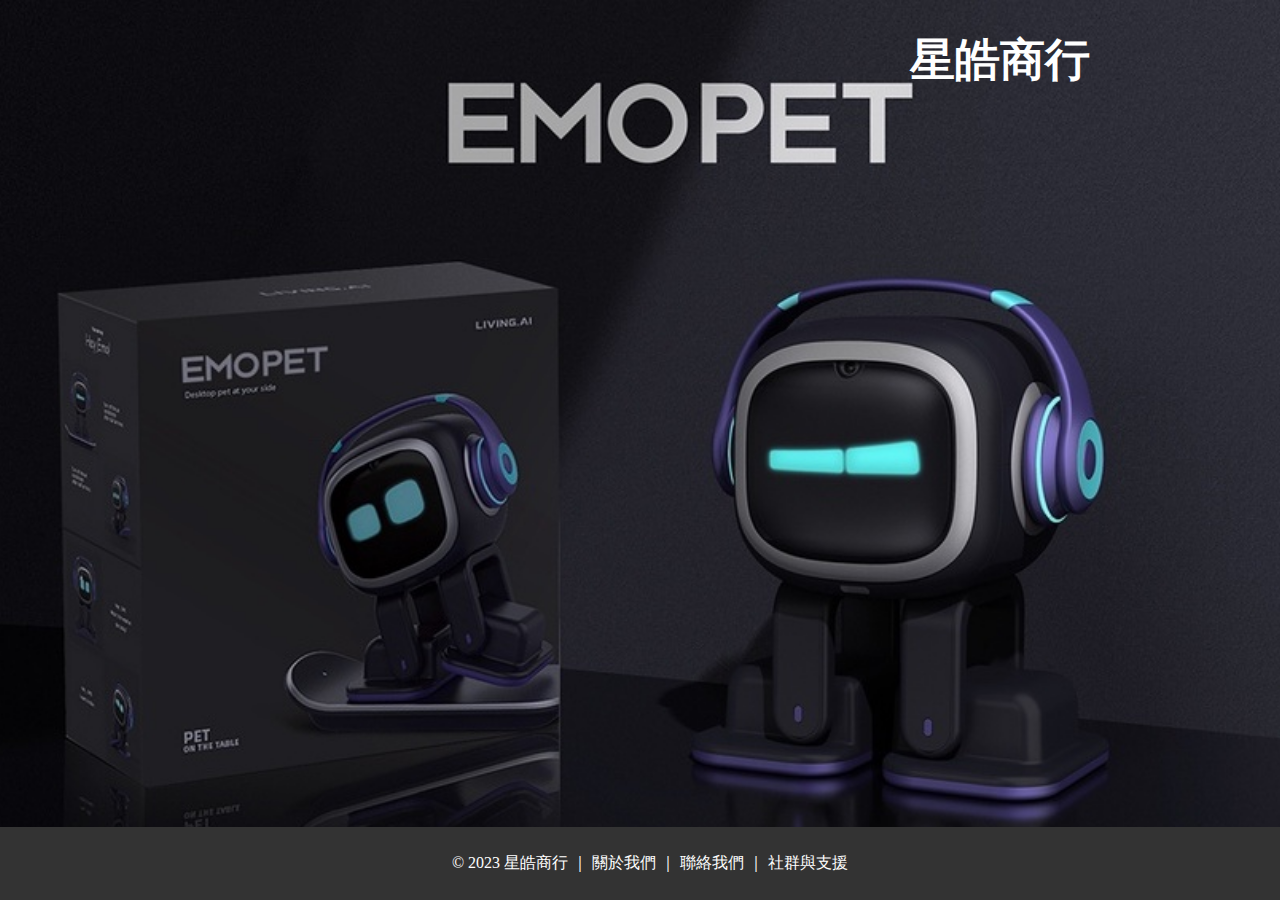
==== index.html @ eeeb4c70 "小錯誤" ====
<!DOCTYPE html>
<html>

<head>
  <title>星皓商行 Emo Dont Care</title>
  <link rel="stylesheet" type="text/css" href="style.css">
  <meta name="viewport" content="width=device-width, initial-scale=1.0">
</head>

<body>

  <div class="content">
    <center>
      
        <h1 color="white" class="toptext">星皓商行</h1>
      <!--<hr class="right-hr">
      <h1 color="white" class="subtext">下載</h1>
      <a href="httink"
        download="中計.zip" class="shape-ex11">Windows</a>
      <a href="httink"
        download="中計.zip" class="shape-ex11">MacOS</a>-->
    </center>
  </div>
  <footer>
    <center>
      <p>© 2023 星皓商行 ｜ 關於我們 ｜ 聯絡我們 ｜ 社群與支援</p>
    </center>
  </footer>

</body>

</html>
---- style.css ----
@font-face {
  font-family: msyh;
  src: url('font/msyh.ttc') format('truetype');
}

.toptext {
  font-size: 45px;
  margin-left: 720px;
}

a {
  text-decoration: none;
}

.subtext {
  margin-top: 70px;
  font-size: 30px;
  margin-left: 720px;
}

html {
  height: 100%;
}

body {
  background-image: url(image/emopet.jpeg);
  background-repeat: no-repeat;
  background-attachment: fixed;
  background-position: center;
  background-size: cover;
  margin: 0;
  padding: 0;
  display: flex;
  flex-direction: column;
  min-height: 100vh;
}

h1 {
  font-family: msyh, sans-serif;
  color: white;
}

.image-container img {
  margin-top: 500px;
  margin-bottom: 50px;
}

.shape-ex11 {
  width: 450px;
  height: 100px;
  display: flex;
  justify-content: center;
  align-items: center;
  cursor: pointer;
  line-height: 40px;
  color: rgb(255, 255, 255);
  background-color: transparent;
  position: relative;
  transition: all .3s linear;
  margin-top: 30px;
  margin-left: 720px;
  margin-bottom: 30px;
  text-decoration: none;
  font-size: xxx-large;
}

.shape-ex11>p {
  position: relative;
  z-index: 1;
}

.shape-ex11::before {
  content: "";
  width: 20px;
  height: 20px;
  display: block;
  box-sizing: border-box;
  border-top: 1px solid rgb(255, 255, 255);
  border-left: 1px solid rgb(255, 255, 255);
  position: absolute;
  top: 0;
  left: 0;
  transition: all .3s linear;
}

.shape-ex11::after {
  content: "";
  width: 20px;
  height: 20px;
  display: block;
  box-sizing: border-box;
  border-bottom: 1px solid rgb(255, 255, 255);
  border-right: 1px solid rgb(255, 255, 255);
  position: absolute;
  bottom: 0;
  right: 0;
  transition: all .3s ease;
}

.shape-ex11:hover::before,
.shape-ex11:hover::after {
  width: 100%;
  height: 100%;
}

.right-hr {
  margin-left: auto;
  border: none;
  border-top: 1px solid rgb(255, 255, 255);
  width: 50%;
  float: right;
}

.center-right {
  text-align: right;
  display: flex;
  justify-content: center;
}

.content {
  flex: 1;
}

footer {
  background-color: #333;
  color: #fff;
  padding: 10px;
  width: 100%;
}
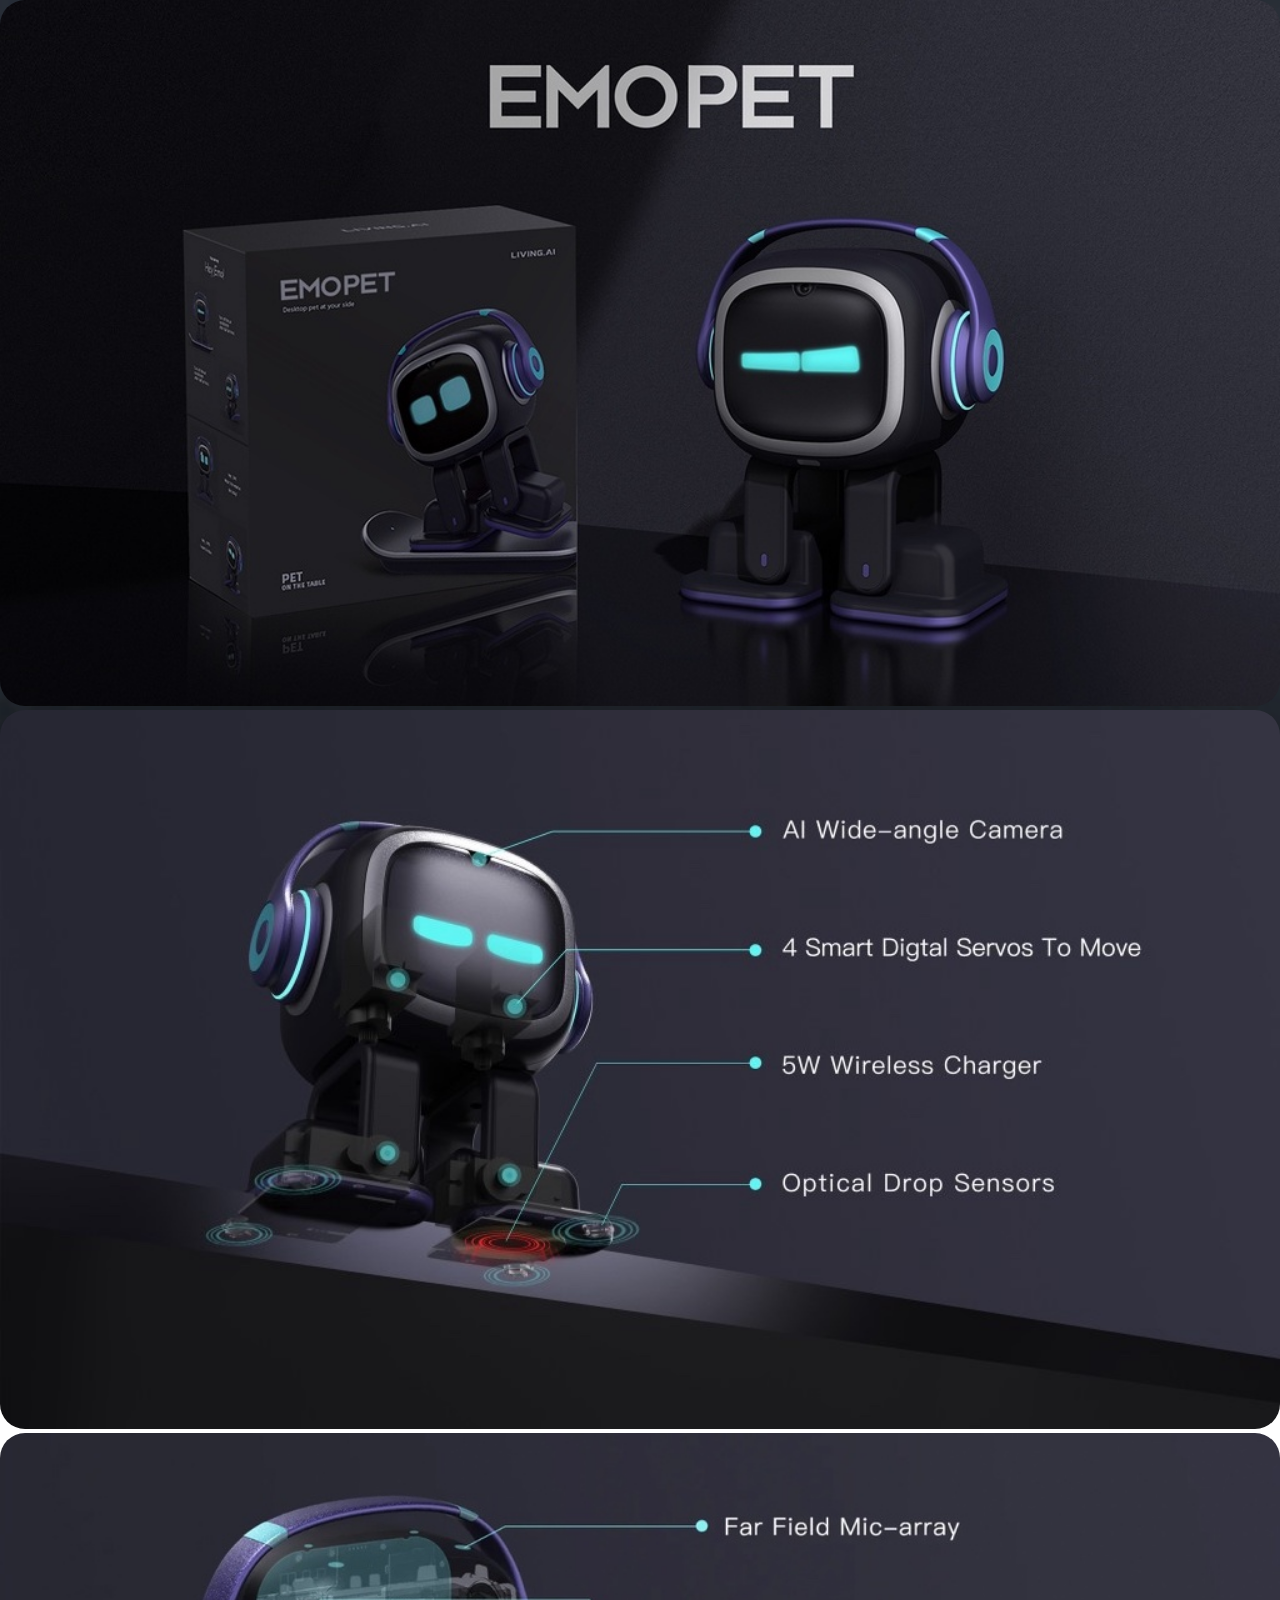
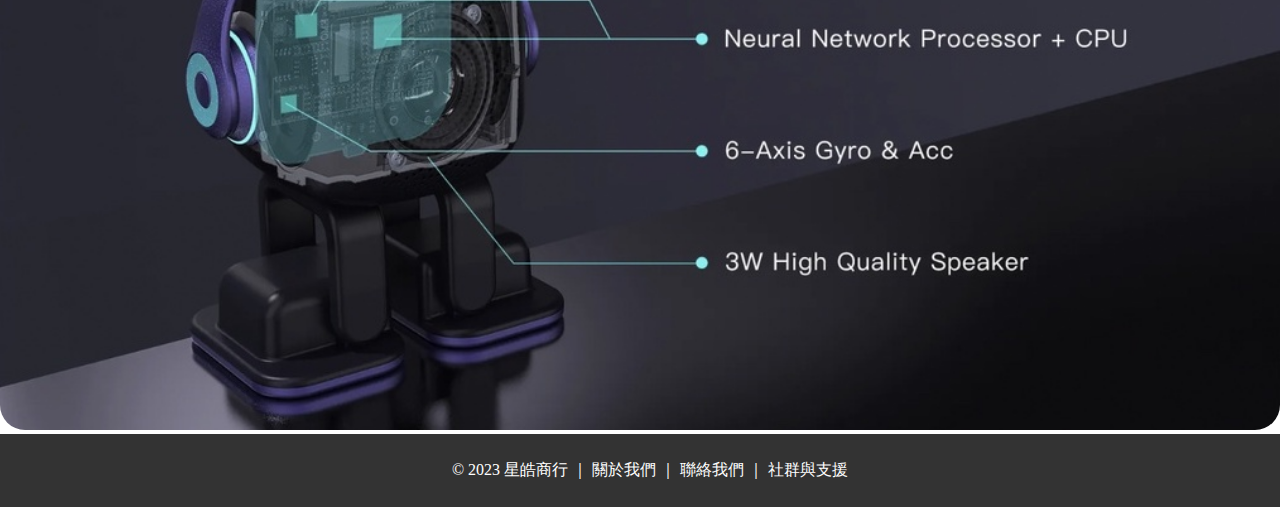
==== commit 84816d1b: "dontcare" ====
--- a/index.html
+++ b/index.html
@@ -11,8 +11,9 @@
 
   <div class="content">
     <center>
-      
-        <h1 color="white" class="toptext">星皓商行</h1>
+        <img style="border-radius: 25px;" alt="error" title="Activity" src="image/emopet.jpeg" width="100%" height="100%">
+        <img style="border-radius: 25px;" alt="error" title="Activity" src="image/emoface.jpeg" width="100%" height="100%">
+        <img style="border-radius: 25px;" alt="error" title="Activity" src="image/emoback.jpeg" width="100%" height="100%">
       <!--<hr class="right-hr">
       <h1 color="white" class="subtext">下載</h1>
       <a href="httink"
--- a/style.css
+++ b/style.css
@@ -23,7 +23,7 @@
 }
 
 body {
-  background-image: url(image/emopet.jpeg);
+  background-image: url(image/bg.png);
   background-repeat: no-repeat;
   background-attachment: fixed;
   background-position: center;
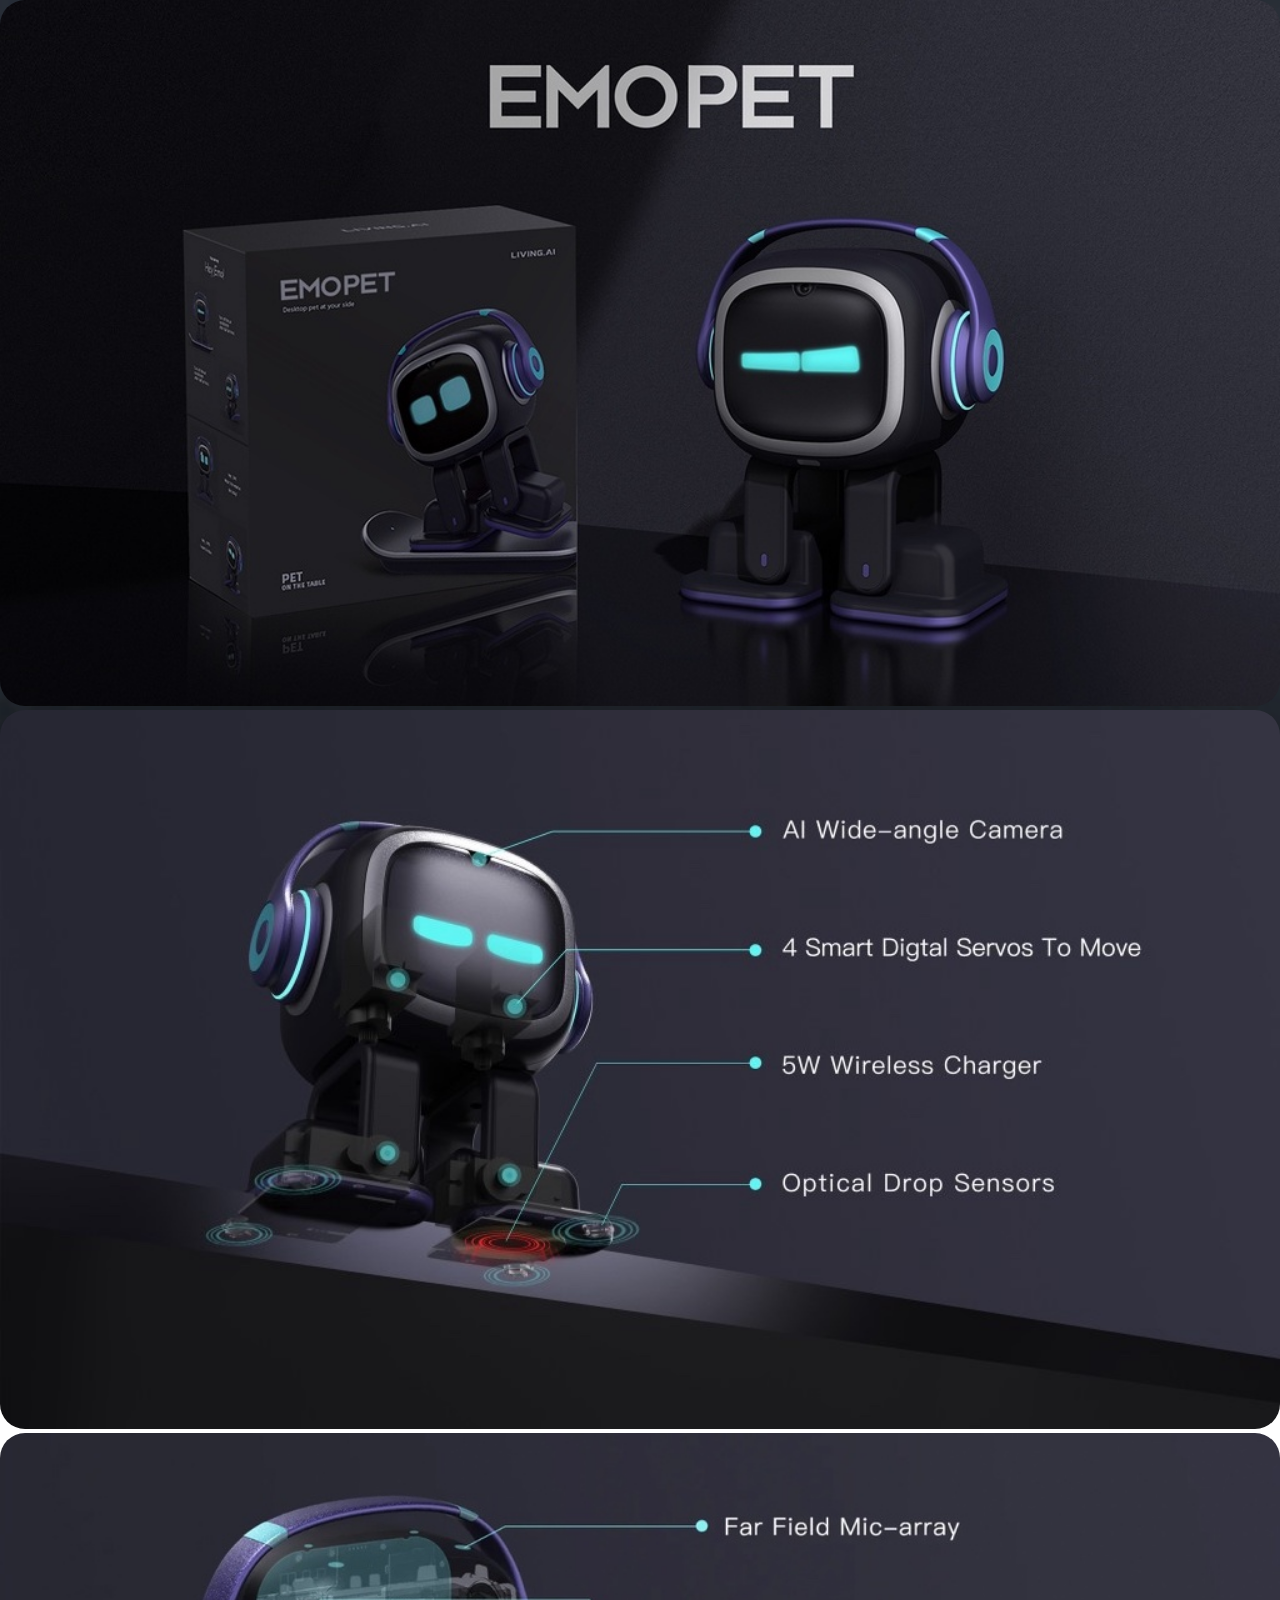
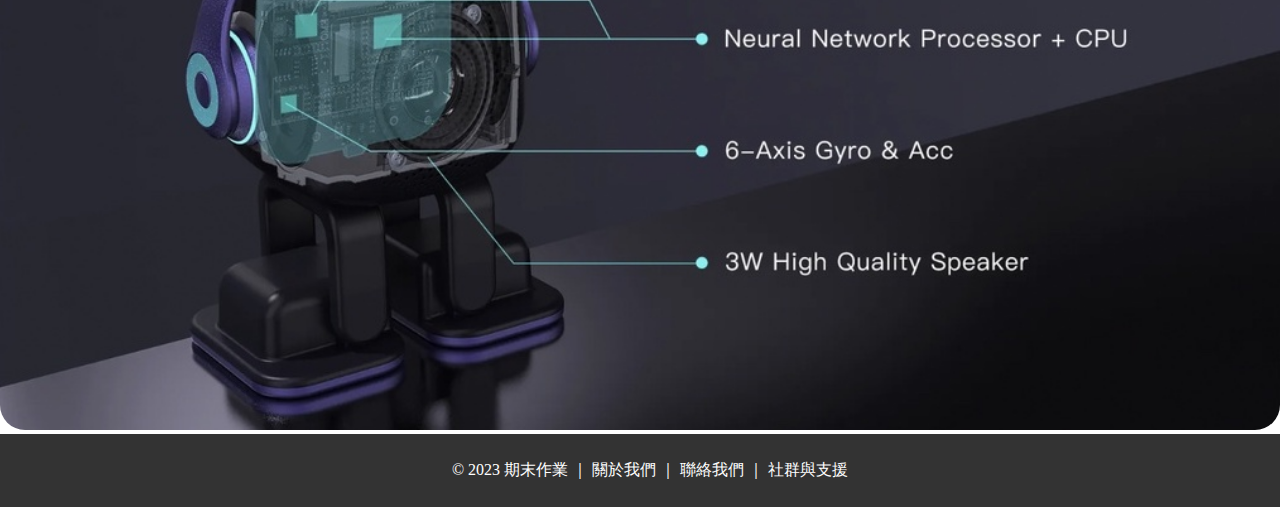
==== commit f71fa335: "撤" ====
--- a/index.html
+++ b/index.html
@@ -2,7 +2,8 @@
 <html>
 
 <head>
-  <title>星皓商行 Emo Dont Care</title>
+  <title>期末作業 Emo Dont Care</title>
+  <link rel="icon" type="image/x-icon" href="image/icon.ico">
   <link rel="stylesheet" type="text/css" href="style.css">
   <meta name="viewport" content="width=device-width, initial-scale=1.0">
 </head>
@@ -14,17 +15,12 @@
         <img style="border-radius: 25px;" alt="error" title="Activity" src="image/emopet.jpeg" width="100%" height="100%">
         <img style="border-radius: 25px;" alt="error" title="Activity" src="image/emoface.jpeg" width="100%" height="100%">
         <img style="border-radius: 25px;" alt="error" title="Activity" src="image/emoback.jpeg" width="100%" height="100%">
-      <!--<hr class="right-hr">
-      <h1 color="white" class="subtext">下載</h1>
-      <a href="httink"
-        download="中計.zip" class="shape-ex11">Windows</a>
-      <a href="httink"
-        download="中計.zip" class="shape-ex11">MacOS</a>-->
     </center>
   </div>
+
   <footer>
     <center>
-      <p>© 2023 星皓商行 ｜ 關於我們 ｜ 聯絡我們 ｜ 社群與支援</p>
+      <p><a href="index.html">© 2023 期末作業</a> ｜ <a href="about.html">關於我們</a> ｜ <a href="contact.html">聯絡我們</a> ｜ <a href="community.html">社群與支援</a></p>
     </center>
   </footer>
 
--- a/style.css
+++ b/style.css
@@ -126,4 +126,21 @@
   color: #fff;
   padding: 10px;
   width: 100%;
-}+}
+
+a:link {
+  color: #ffffff;
+  text-decoration: none;
+}
+
+a:visited {
+  color: #ffffff;
+}
+
+a:hover {
+  color: #ffffff;
+}
+
+a:active {
+  color: #ffffff;
+}
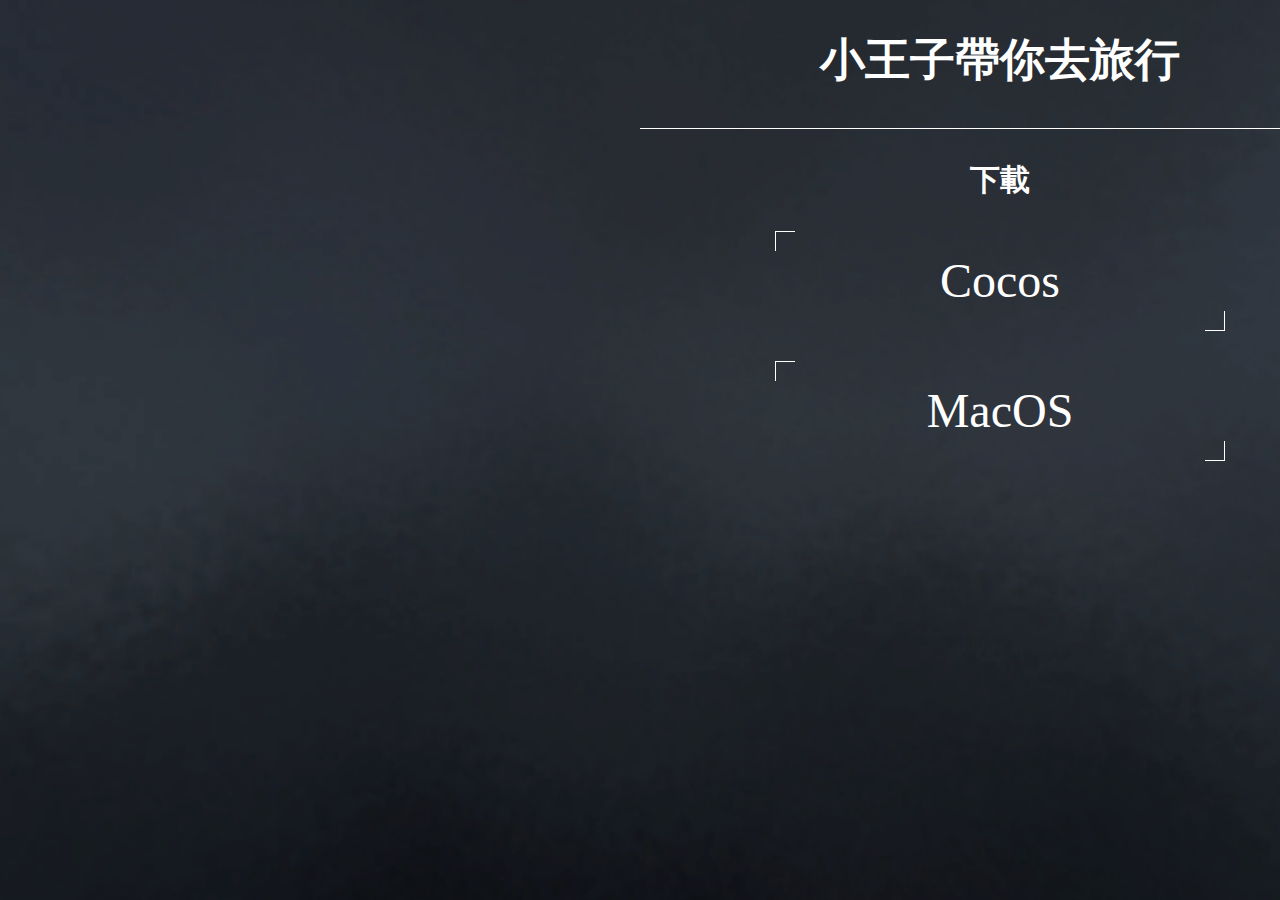
==== commit 3cf30f39: "F1" ====
--- a/index.html
+++ b/index.html
@@ -2,27 +2,25 @@
 <html>
 
 <head>
-  <title>期末作業 Emo Dont Care</title>
-  <link rel="icon" type="image/x-icon" href="image/icon.ico">
+  <title>小王子帶你去旅行</title>
   <link rel="stylesheet" type="text/css" href="style.css">
   <meta name="viewport" content="width=device-width, initial-scale=1.0">
 </head>
 
 <body>
 
-  <div class="content">
+  <div class="image-container">
     <center>
-        <img style="border-radius: 25px;" alt="error" title="Activity" src="image/emopet.jpeg" width="100%" height="100%">
-        <img style="border-radius: 25px;" alt="error" title="Activity" src="image/emoface.jpeg" width="100%" height="100%">
-        <img style="border-radius: 25px;" alt="error" title="Activity" src="image/emoback.jpeg" width="100%" height="100%">
+      
+        <h1 color="white" class="toptext">小王子帶你去旅行</h1>
+      <hr class="right-hr">
+      <h1 color="white" class="subtext">下載</h1>
+      <a href="web-mobile/index.html"
+        download="BK01.zip" class="shape-ex11">Cocos</a>
+      <a href="https://drive.google.com/file/d/19JaoBAeV1OkUgPdn0cQlbiFP4oYVb8YN/view?usp=drive_link"
+        download="BK01.zip" class="shape-ex11">MacOS</a>
     </center>
   </div>
-
-  <footer>
-    <center>
-      <p><a href="index.html">© 2023 期末作業</a> ｜ <a href="about.html">關於我們</a> ｜ <a href="contact.html">聯絡我們</a> ｜ <a href="community.html">社群與支援</a></p>
-    </center>
-  </footer>
 
 </body>
 
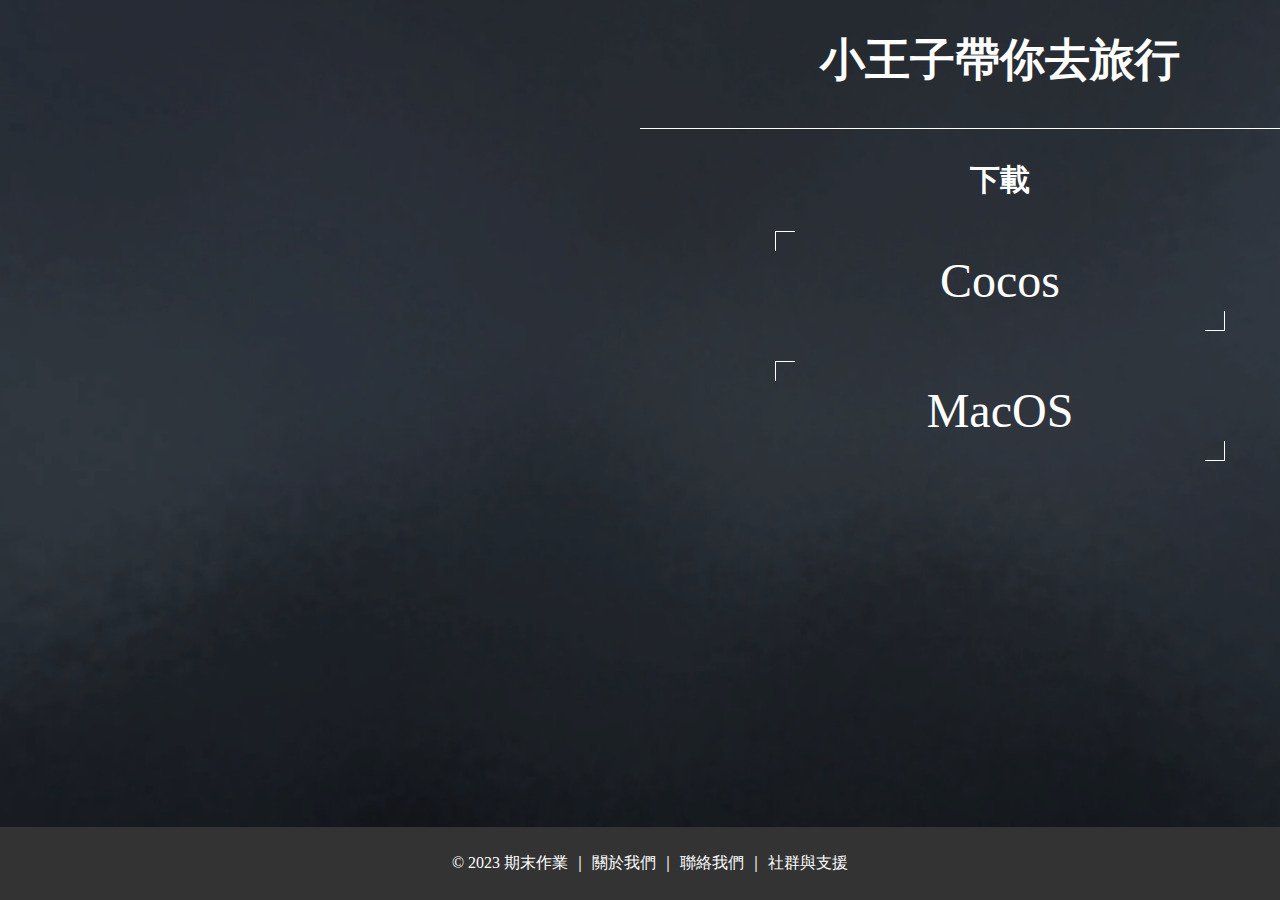
==== commit 6be19579: "F2" ====
--- a/index.html
+++ b/index.html
@@ -2,14 +2,15 @@
 <html>
 
 <head>
-  <title>小王子帶你去旅行</title>
+  <title>期末作業 Emo Dont Care</title>
+  <!--<link rel="icon" type="image/x-icon" href="image/icon.ico">-->
   <link rel="stylesheet" type="text/css" href="style.css">
   <meta name="viewport" content="width=device-width, initial-scale=1.0">
 </head>
 
 <body>
 
-  <div class="image-container">
+  <div class="content">
     <center>
       
         <h1 color="white" class="toptext">小王子帶你去旅行</h1>
@@ -22,6 +23,12 @@
     </center>
   </div>
 
+  <footer>
+    <center>
+      <p><a href="web-mobile/index.html">© 2023 期末作業</a> ｜ <a href="about.html">關於我們</a> ｜ <a href="contact.html">聯絡我們</a> ｜ <a href="community.html">社群與支援</a></p>
+    </center>
+  </footer>
+
 </body>
 
 </html>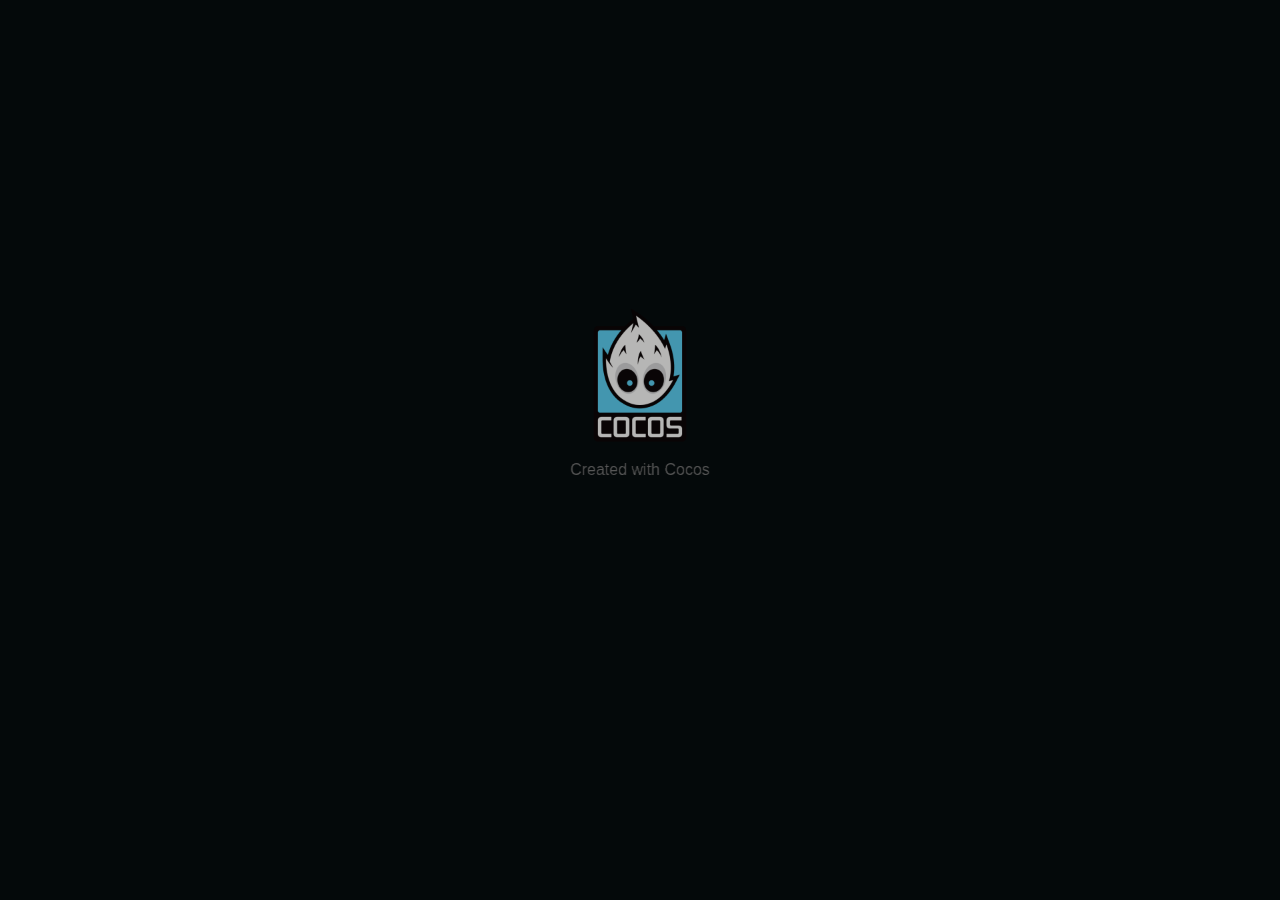
==== commit 8722efd9: "F3" ====
--- a/index.html
+++ b/index.html
@@ -1,34 +1,63 @@
 <!DOCTYPE html>
 <html>
+<head>
+  <meta charset="utf-8">
 
-<head>
-  <title>期末作業 Emo Dont Care</title>
-  <!--<link rel="icon" type="image/x-icon" href="image/icon.ico">-->
-  <link rel="stylesheet" type="text/css" href="style.css">
-  <meta name="viewport" content="width=device-width, initial-scale=1.0">
+  <title>Cocos Creator | NewProject</title>
+
+  <!--http://www.html5rocks.com/en/mobile/mobifying/-->
+  <meta name="viewport"
+        content="width=device-width,user-scalable=no,initial-scale=1,minimum-scale=1,maximum-scale=1,minimal-ui=true"/>
+
+  <!--https://developer.apple.com/library/safari/documentation/AppleApplications/Reference/SafariHTMLRef/Articles/MetaTags.html-->
+  <meta name="apple-mobile-web-app-capable" content="yes">
+  <meta name="apple-mobile-web-app-status-bar-style" content="black-translucent">
+  <meta name="format-detection" content="telephone=no">
+
+  <!-- force webkit on 360 -->
+  <meta name="renderer" content="webkit"/>
+  <meta name="force-rendering" content="webkit"/>
+  <!-- force edge on IE -->
+  <meta http-equiv="X-UA-Compatible" content="IE=edge,chrome=1"/>
+  <meta name="msapplication-tap-highlight" content="no">
+
+  <!-- force full screen on some browser -->
+  <meta name="full-screen" content="yes"/>
+  <meta name="x5-fullscreen" content="true"/>
+  <meta name="360-fullscreen" content="true"/>
+
+  <!--fix fireball/issues/3568 -->
+  <!--<meta name="browsermode" content="application">-->
+  <meta name="x5-page-mode" content="app">
+
+  <!--<link rel="apple-touch-icon" href=".png" />-->
+  <!--<link rel="apple-touch-icon-precomposed" href=".png" />-->
+
+  <link rel="stylesheet" type="text/css" href="style.css"/>
+
 </head>
+<body>
+  <div id="GameDiv" cc_exact_fit_screen="true">
+      <div id="Cocos3dGameContainer">
+        <canvas id="GameCanvas" oncontextmenu="event.preventDefault()" tabindex="99"></canvas>
+      </div>
+    </div>
+  
 
-<body>
+<!-- Polyfills bundle. -->
 
-  <div class="content">
-    <center>
-      
-        <h1 color="white" class="toptext">小王子帶你去旅行</h1>
-      <hr class="right-hr">
-      <h1 color="white" class="subtext">下載</h1>
-      <a href="web-mobile/index.html"
-        download="BK01.zip" class="shape-ex11">Cocos</a>
-      <a href="https://drive.google.com/file/d/19JaoBAeV1OkUgPdn0cQlbiFP4oYVb8YN/view?usp=drive_link"
-        download="BK01.zip" class="shape-ex11">MacOS</a>
-    </center>
-  </div>
+<script src="src/polyfills.bundle.js" charset="utf-8"> </script>
 
-  <footer>
-    <center>
-      <p><a href="web-mobile/index.html">© 2023 期末作業</a> ｜ <a href="about.html">關於我們</a> ｜ <a href="contact.html">聯絡我們</a> ｜ <a href="community.html">社群與支援</a></p>
-    </center>
-  </footer>
+
+<!-- SystemJS support. -->
+<script src="src/system.bundle.js" charset="utf-8"> </script>
+
+<!-- Import map -->
+<script src="src/import-map.json" type="systemjs-importmap" charset="utf-8"> </script>
+
+<script>
+    System.import('./index.js').catch(function(err) { console.error(err); })
+</script>
 
 </body>
-
-</html>+</html>
--- a/style.css
+++ b/style.css
@@ -1,146 +1,61 @@
-@font-face {
-  font-family: msyh;
-  src: url('font/msyh.ttc') format('truetype');
+html {
+  -ms-touch-action: none;
 }
 
-.toptext {
-  font-size: 45px;
-  margin-left: 720px;
+body, canvas, div {
+  display: block;
+  outline: none;
+  -webkit-tap-highlight-color: rgba(0, 0, 0, 0);
+
+  user-select: none;
+  -moz-user-select: none;
+  -webkit-user-select: none;
+  -ms-user-select: none;
+  -khtml-user-select: none;
+  -webkit-tap-highlight-color: rgba(0, 0, 0, 0);
 }
 
-a {
-  text-decoration: none;
-}
-
-.subtext {
-  margin-top: 70px;
-  font-size: 30px;
-  margin-left: 720px;
-}
-
-html {
-  height: 100%;
+/* Remove spin of input type number */
+input::-webkit-outer-spin-button,
+input::-webkit-inner-spin-button {
+    /* display: none; <- Crashes Chrome on hover */
+    -webkit-appearance: none;
+    margin: 0; /* <-- Apparently some margin are still there even though it's hidden */
 }
 
 body {
-  background-image: url(image/bg.png);
-  background-repeat: no-repeat;
-  background-attachment: fixed;
-  background-position: center;
-  background-size: cover;
-  margin: 0;
-  padding: 0;
-  display: flex;
-  flex-direction: column;
-  min-height: 100vh;
-}
-
-h1 {
-  font-family: msyh, sans-serif;
-  color: white;
-}
-
-.image-container img {
-  margin-top: 500px;
-  margin-bottom: 50px;
-}
-
-.shape-ex11 {
-  width: 450px;
-  height: 100px;
-  display: flex;
-  justify-content: center;
-  align-items: center;
-  cursor: pointer;
-  line-height: 40px;
-  color: rgb(255, 255, 255);
-  background-color: transparent;
-  position: relative;
-  transition: all .3s linear;
-  margin-top: 30px;
-  margin-left: 720px;
-  margin-bottom: 30px;
-  text-decoration: none;
-  font-size: xxx-large;
-}
-
-.shape-ex11>p {
-  position: relative;
-  z-index: 1;
-}
-
-.shape-ex11::before {
-  content: "";
-  width: 20px;
-  height: 20px;
-  display: block;
-  box-sizing: border-box;
-  border-top: 1px solid rgb(255, 255, 255);
-  border-left: 1px solid rgb(255, 255, 255);
   position: absolute;
   top: 0;
   left: 0;
-  transition: all .3s linear;
+  width: 100%;
+  height: 100%;
+  padding: 0;
+  border: 0;
+  margin: 0;
+
+  cursor: default;
+  color: #888;
+  background-color: #333;
+
+  text-align: center;
+  font-family: Helvetica, Verdana, Arial, sans-serif;
+
+  display: flex;
+  flex-direction: column;
 }
 
-.shape-ex11::after {
-  content: "";
-  width: 20px;
-  height: 20px;
-  display: block;
-  box-sizing: border-box;
-  border-bottom: 1px solid rgb(255, 255, 255);
-  border-right: 1px solid rgb(255, 255, 255);
-  position: absolute;
-  bottom: 0;
-  right: 0;
-  transition: all .3s ease;
+canvas {
+  background-color: rgba(0, 0, 0, 0);
 }
 
-.shape-ex11:hover::before,
-.shape-ex11:hover::after {
+#GameDiv, #Cocos3dGameContainer, #GameCanvas {
   width: 100%;
   height: 100%;
 }
 
-.right-hr {
-  margin-left: auto;
-  border: none;
-  border-top: 1px solid rgb(255, 255, 255);
-  width: 50%;
-  float: right;
+:root {
+  --safe-top: env(safe-area-inset-top);
+  --safe-right: env(safe-area-inset-right);
+  --safe-bottom: env(safe-area-inset-bottom);
+  --safe-left: env(safe-area-inset-left);
 }
-
-.center-right {
-  text-align: right;
-  display: flex;
-  justify-content: center;
-}
-
-.content {
-  flex: 1;
-}
-
-footer {
-  background-color: #333;
-  color: #fff;
-  padding: 10px;
-  width: 100%;
-}
-
-a:link {
-  color: #ffffff;
-  text-decoration: none;
-}
-
-a:visited {
-  color: #ffffff;
-}
-
-a:hover {
-  color: #ffffff;
-}
-
-a:active {
-  color: #ffffff;
-}
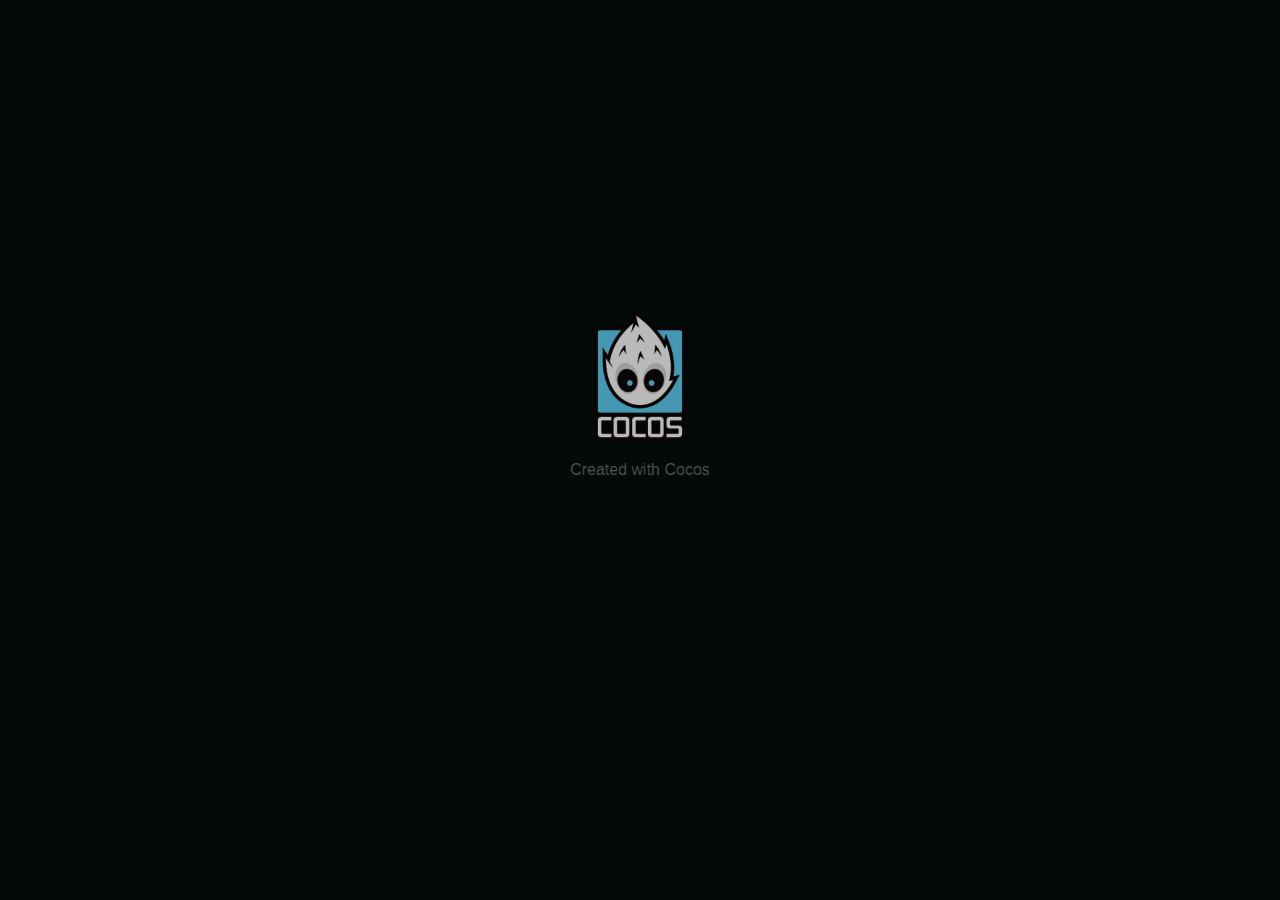
==== commit 22a58e95: "F7" ====
--- a/index.html
+++ b/index.html
@@ -3,7 +3,7 @@
 <head>
   <meta charset="utf-8">
 
-  <title>Cocos Creator | NewProject</title>
+  <title>Im Rich</title>
 
   <!--http://www.html5rocks.com/en/mobile/mobifying/-->
   <meta name="viewport"
